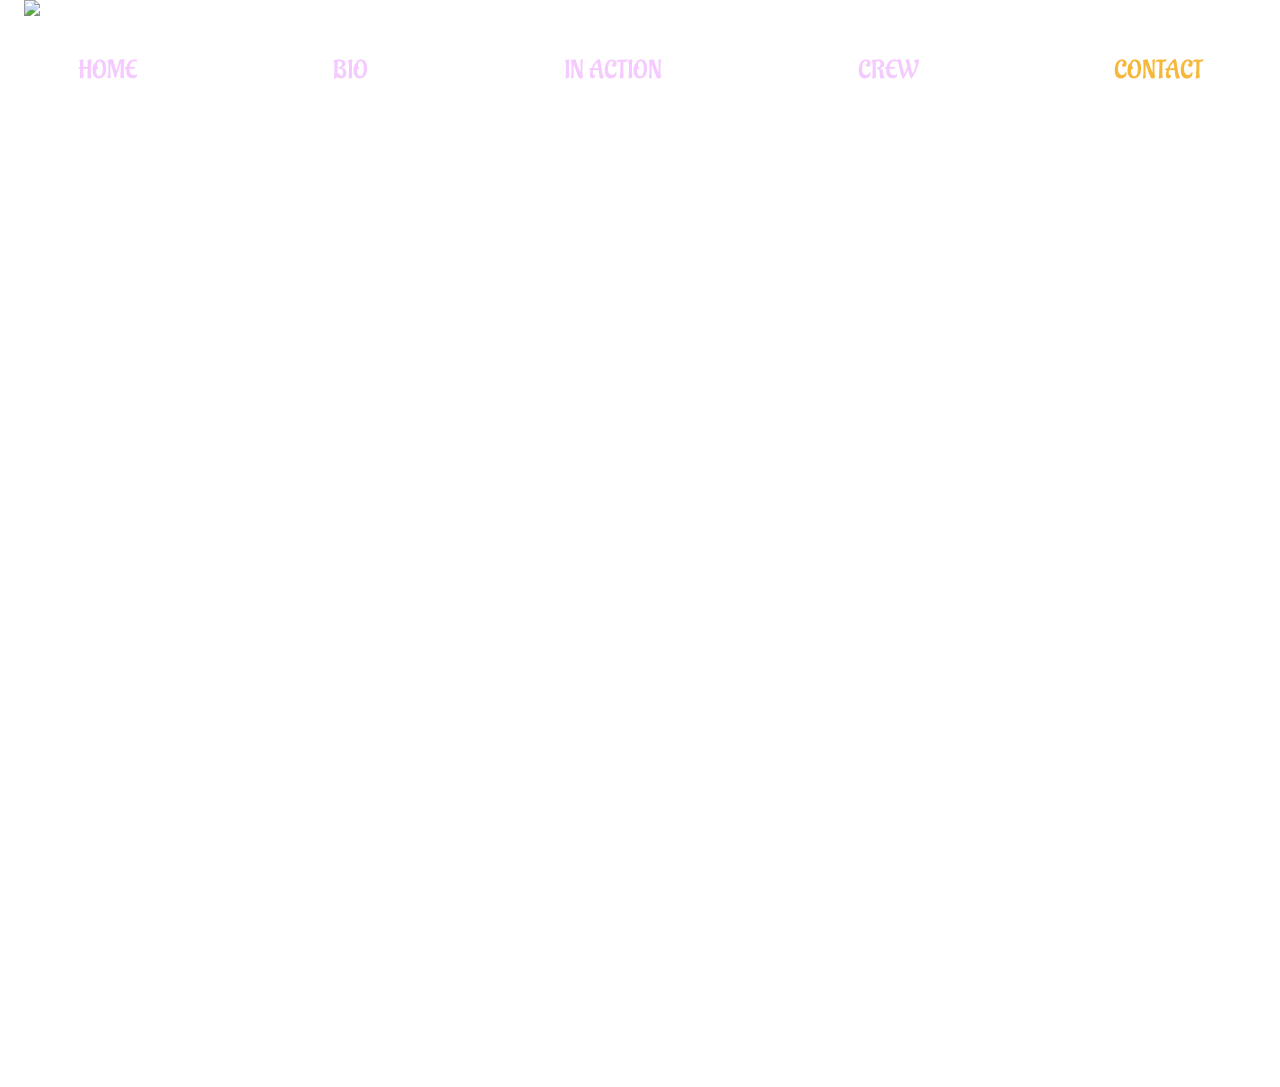
==== index.html @ dd04907f "Add files via upload" ====
<!DOCTYPE html>
<html lang="">

<head>
    <meta charset="UTF-8">
    <meta name="viewport" content="width=device-width, initial-scale=1.0">
    <meta name="generator" content="Silex v3.6.4">
    <link rel="stylesheet" href="/css/index-8aef3ec297667c9fef89145c834cfb1e2416f6bca6c90eaf388c9e5b5e282f4a.css" />

    <!-- MODEL VIEWER -->
    <script type="module" src="https://unpkg.com/@google/model-viewer/dist/model-viewer.min.js"></script>

    <link href="https://fonts.googleapis.com" rel="preconnect">
    <link href="https://fonts.googleapis.com/css2" rel="preconnect" crossorigin>
    <link href="https://fonts.googleapis.com/css2?family=Acme&display=swap" rel="stylesheet">
    <link href="https://fonts.googleapis.com/css2?family=Aguafina+Script&display=swap" rel="stylesheet">
    <link href="https://fonts.googleapis.com/css2?family=Agu+Display&display=swap" rel="stylesheet">
    <link href="https://fonts.googleapis.com/css2?family=Aladin&display=swap" rel="stylesheet">
</head>

<body id="ij2u">

    <HEADER id="i4ne">
        <img id="if11u" src="/assets/logo2.png" />
        <NAV id="i2pj">
            <a href="./index.html" id="itkk">HOME</a>
            <a href="./bio.html" id="i6gh">BIO</a>
            <a href="./action.html" id="imsy9">IN ACTION</a>
            <a href="./crew.html" id="ikcke">CREW</a>
            <a href="./contact.html" id="i1foi">CONTACT</a>
        </NAV>
    </HEADER>

    <div id="izkbu">
        <div id="in06f">"The Só Must Go On"</div>
    </div>

    <div class="model-section">
        <model-viewer 
            src="assets/model.glb"
            camera-controls
            auto-rotate
            disable-zoom
            shadow-intensity="1"
            exposure="1"
            environment-image="neutral"
            style="background: transparent;">
        </model-viewer>
    </div>

 <!-- POWERED BY SECTION -->
    <section id="powered">
        <div id="powered-wrap">
            <div id="powered-text">Powered by</div>
            <a href="https://www.facebook.com/zsirkulipintyo" target="_blank" rel="noopener">
            <img id="powered-logo" src="/assets/powered.png" />
</a>
        </div>
    </section>

<script>
document.querySelectorAll('#i2pj a').forEach(link=>{
  link.addEventListener('click', e=>{
    e.preventDefault();
    link.classList.add('active');
    setTimeout(()=>window.location=link.href, 300);
  });
});
</script>

</body>
</html>
---- css/index-8aef3ec297667c9fef89145c834cfb1e2416f6bca6c90eaf388c9e5b5e282f4a.css ----
* {
    box-sizing: border-box;
    -webkit-tap-highlight-color: transparent;

}

body {
    margin: 0;
}

/* stabil mobil viewport */
html, body {
    height: 100%;
    overflow-x: hidden;
}

/* HEADER */
#i4ne {
    display: flex;
    align-items: center;
    justify-content: space-between;
    font-family: Times New Roman, Times, serif;

    position: fixed;
    inset: 0 0 auto 0;

    width: 100%;
    z-index: 1000;

    padding: 0 clamp(8px, 2vw, 24px);
    background: rgba(0,0,0,0);
}

/* LOGO */
#if11u {
    height: clamp(90px, 11vw, 200px);
    width: auto;
}

/* NAV */
#i2pj {
    display: flex;
    align-items: center;
    justify-content: space-between;

    flex: 1;
    margin-left: clamp(10px, 2vw, 40px);

    font-family: "Aladin", display;
}

/* MENU ITEMS */
#itkk,
#i6gh,
#imsy9,
#ikcke,
#i1foi {
    font-size: clamp(14px, 2vw, 36px);
    padding: clamp(2px, 0.6vw, 8px) clamp(4px, 1vw, 15px);
    white-space: nowrap;
    align-self: center;

    transition: all 0.3s ease;
}

/* jobb headroom */
#i1foi {
    margin-right: clamp(16px, 4vw, 40px);
}

/* NAV LINKS RESET */
#i2pj a {
    text-decoration: none;
}

/* DEFAULT MENU COLOR */
#itkk,
#i6gh,
#imsy9,
#ikcke {
    color: #f5caff;
}

/* CONTACT SPECIAL */
#i1foi,
#i1foi:link,
#i1foi:visited,
#i1foi:active {
    color: #f6b83a;
    border-radius: 25px 25px 25px 4px;
}

/* HERO */
#izkbu {
    background-image: url("../assets/pentek_kisret_km-14.jpg");
    background-position: center;
    background-repeat: no-repeat;
    background-size: cover;

    min-height: 100dvh;
    width: 100%;

    display: flex;
    justify-content: center;
    align-items: flex-start;

    position: relative;
}

/* desktop hover */
#itkk:hover,
#i6gh:hover,
#imsy9:hover,
#ikcke:hover {
    color: #f6b83a;
}

/* mobile tap animation */
#itkk:active,
#i6gh:active,
#imsy9:active,
#ikcke:active {
    color: #f6b83a;
    transition: color 0.25s ease;
}

/* CONTACT */
#i1foi:hover {
    background-color: #f6b83a;
    box-shadow: 0 0 50px 8px rgba(255, 214, 131, 0.53);
    color: #6a415d;
}

#i1foi:active {
    background-color: #f6b83a;
    box-shadow: 0 0 50px 8px rgba(255, 214, 131, 0.53);
    color: #6a415d;
    transition: all 0.25s ease;
}

#i1foi:hover {
    background-color: #f6b83a;
    border-radius: 25px 25px 25px 4px;
    box-shadow: 0 0 50px 8px rgba(255, 214, 131, 0.53);
    color: #6a415d;
    outline: 2px solid rgba(255, 236, 197, 0.76);
    transition: all 0.3s ease-in-out;
}

/* MOTTO */
#in06f {
    position: sticky;
    top: clamp(90px, 11vw, 200px);

    display: flex;
    justify-content: center;
    align-items: center;
    text-align: center;

    font-family: "Aladin", display;
    color: #ffffff;

    font-size: clamp(28px, 6vw, 62px);

    padding: clamp(4px, 1.5vw, 8px) clamp(70px, 10vw, 100px);

    margin: 0 auto;
    margin-top: clamp(250px, 18vh, 500px);

    border-radius: 10px;
    box-shadow: 32px -2px 119px 0px rgb(255, 255, 255);

    z-index: 1;
}

/* scrollbar elrejtés */
.carousel-track::-webkit-scrollbar {
  display: none;
}

.model-section {
  position: absolute;
  inset: 0;

  width: 100%;
  height: 100%;

  pointer-events: none;
  z-index: 2;

  overflow: hidden; /* EZ a fontos */
}

model-viewer {
  position: absolute;
  top: 60%;   /* volt 65 vagy 80 */
  left: 50%;
  transform: translate(-50%, -50%);

  width: clamp(100px, 60vw, 300px);
  height: clamp(100px, 60vh, 300px);

  background: transparent;

  opacity: 0;
  animation: fadeInModel 2.5s ease-out forwards;

  pointer-events: auto;
  touch-action: pan-y;
}

@keyframes fadeInModel {
  from {
    opacity: 0;
    transform: translate(-50%, -40%);
  }
  to {
    opacity: 1;
    transform: translate(-50%, -50%);
  }
}

#powered {
    width: 100%;
    background: #000;

    display: flex;
    justify-content: center;
    align-items: center;

    padding: clamp(30px, 6vh, 70px) 20px;
}

#powered-wrap {
    display: flex;
    align-items: center;
    gap: clamp(16px, 4vw, 40px);

    flex-wrap: wrap;
    justify-content: center;
}

#powered-text {
    font-family: "Aladin", display;
    color: white;

    font-size: clamp(28px, 5vw, 64px);
}

#powered-logo {
    height: clamp(40px, 6vw, 80px);
    width: auto;
}
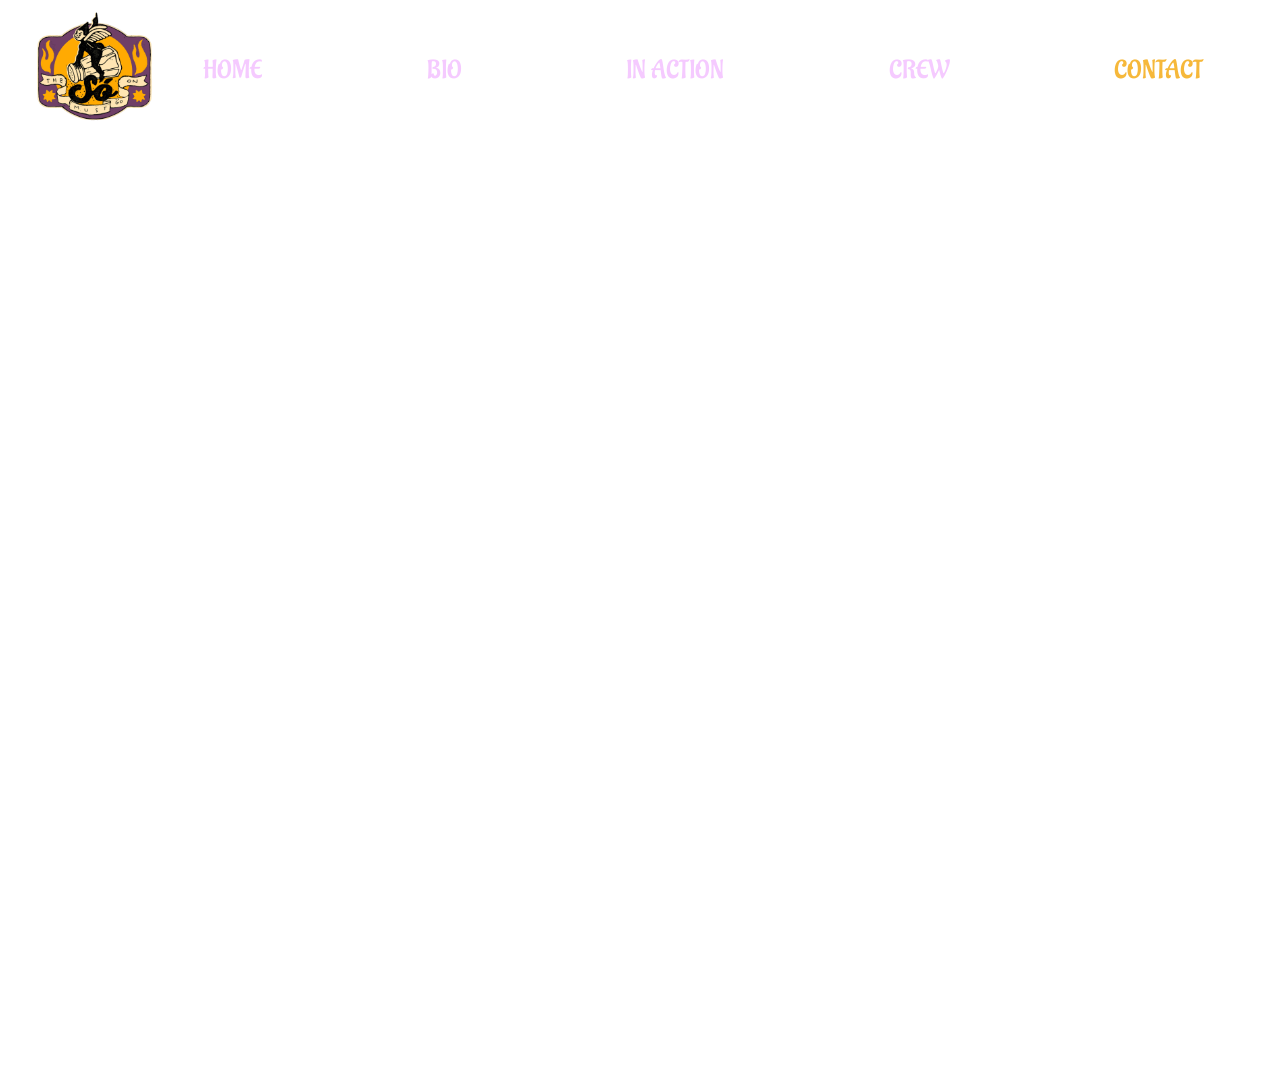
==== commit 9175f9ae: "Update index.html" ====
--- a/index.html
+++ b/index.html
@@ -5,7 +5,9 @@
     <meta charset="UTF-8">
     <meta name="viewport" content="width=device-width, initial-scale=1.0">
     <meta name="generator" content="Silex v3.6.4">
-    <link rel="stylesheet" href="/css/index-8aef3ec297667c9fef89145c834cfb1e2416f6bca6c90eaf388c9e5b5e282f4a.css" />
+
+    <!-- FIXED CSS PATH -->
+    <link rel="stylesheet" href="css/index-8aef3ec297667c9fef89145c834cfb1e2416f6bca6c90eaf388c9e5b5e282f4a.css" />
 
     <!-- MODEL VIEWER -->
     <script type="module" src="https://unpkg.com/@google/model-viewer/dist/model-viewer.min.js"></script>
@@ -21,7 +23,9 @@
 <body id="ij2u">
 
     <HEADER id="i4ne">
-        <img id="if11u" src="/assets/logo2.png" />
+        <!-- FIXED -->
+        <img id="if11u" src="assets/logo2.png" />
+
         <NAV id="i2pj">
             <a href="./index.html" id="itkk">HOME</a>
             <a href="./bio.html" id="i6gh">BIO</a>
@@ -48,13 +52,14 @@
         </model-viewer>
     </div>
 
- <!-- POWERED BY SECTION -->
+    <!-- POWERED BY SECTION -->
     <section id="powered">
         <div id="powered-wrap">
             <div id="powered-text">Powered by</div>
             <a href="https://www.facebook.com/zsirkulipintyo" target="_blank" rel="noopener">
-            <img id="powered-logo" src="/assets/powered.png" />
-</a>
+                <!-- FIXED -->
+                <img id="powered-logo" src="assets/powered.png" />
+            </a>
         </div>
     </section>
 
@@ -69,4 +74,4 @@
 </script>
 
 </body>
-</html>+</html>
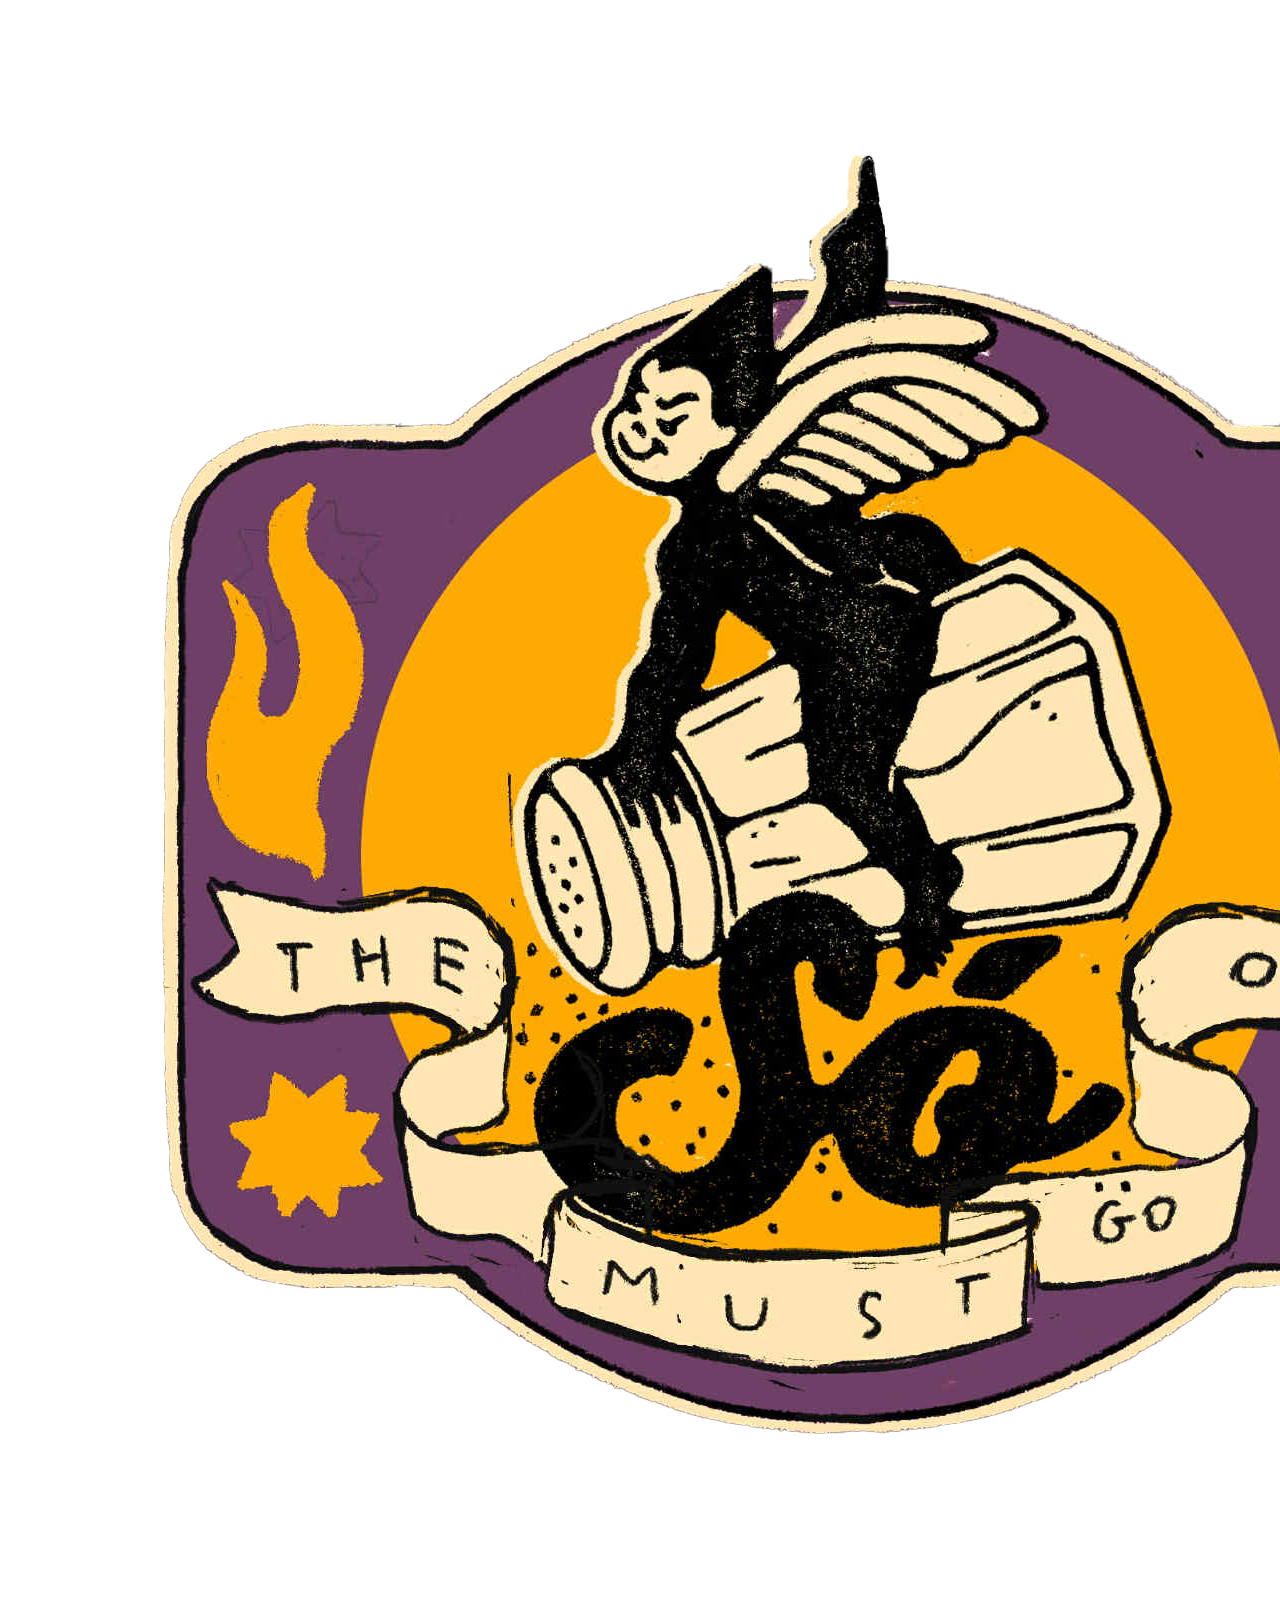
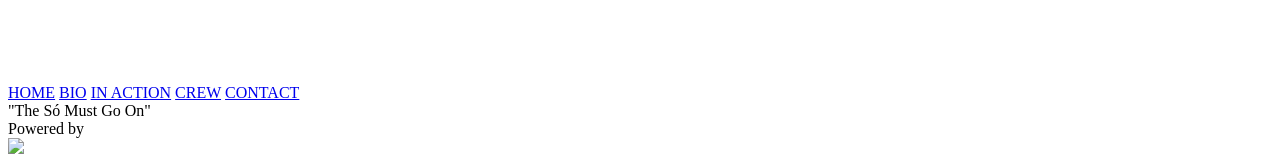
==== commit 340e929b: "Update index.html" ====
--- a/index.html
+++ b/index.html
@@ -1,75 +1,77 @@
 <!DOCTYPE html>
-<html lang="">
+<html lang="hu">
 
 <head>
-    <meta charset="UTF-8">
-    <meta name="viewport" content="width=device-width, initial-scale=1.0">
-    <meta name="generator" content="Silex v3.6.4">
+<meta charset="UTF-8">
+<meta name="viewport" content="width=device-width, initial-scale=1.0">
 
-    <!-- FIXED CSS PATH -->
-    <link rel="stylesheet" href="css/index-8aef3ec297667c9fef89145c834cfb1e2416f6bca6c90eaf388c9e5b5e282f4a.css" />
+<link rel="stylesheet" href="css/index.css" />
 
-    <!-- MODEL VIEWER -->
-    <script type="module" src="https://unpkg.com/@google/model-viewer/dist/model-viewer.min.js"></script>
+<script type="module" src="https://unpkg.com/@google/model-viewer/dist/model-viewer.min.js"></script>
 
-    <link href="https://fonts.googleapis.com" rel="preconnect">
-    <link href="https://fonts.googleapis.com/css2" rel="preconnect" crossorigin>
-    <link href="https://fonts.googleapis.com/css2?family=Acme&display=swap" rel="stylesheet">
-    <link href="https://fonts.googleapis.com/css2?family=Aguafina+Script&display=swap" rel="stylesheet">
-    <link href="https://fonts.googleapis.com/css2?family=Agu+Display&display=swap" rel="stylesheet">
-    <link href="https://fonts.googleapis.com/css2?family=Aladin&display=swap" rel="stylesheet">
+<link href="https://fonts.googleapis.com" rel="preconnect">
+<link href="https://fonts.googleapis.com/css2" rel="preconnect" crossorigin>
+<link href="https://fonts.googleapis.com/css2?family=Acme&display=swap" rel="stylesheet">
+<link href="https://fonts.googleapis.com/css2?family=Aguafina+Script&display=swap" rel="stylesheet">
+<link href="https://fonts.googleapis.com/css2?family=Agu+Display&display=swap" rel="stylesheet">
+<link href="https://fonts.googleapis.com/css2?family=Aladin&display=swap" rel="stylesheet">
 </head>
 
-<body id="ij2u">
+<body>
 
-    <HEADER id="i4ne">
-        <!-- FIXED -->
-        <img id="if11u" src="assets/logo2.png" />
+<header id="i4ne">
+<img id="if11u" src="assets/logo2.png" />
 
-        <NAV id="i2pj">
-            <a href="./index.html" id="itkk">HOME</a>
-            <a href="./bio.html" id="i6gh">BIO</a>
-            <a href="./action.html" id="imsy9">IN ACTION</a>
-            <a href="./crew.html" id="ikcke">CREW</a>
-            <a href="./contact.html" id="i1foi">CONTACT</a>
-        </NAV>
-    </HEADER>
+<nav id="i2pj">
+<a href="index.html" id="itkk">HOME</a>
+<a href="bio.html" id="i6gh">BIO</a>
+<a href="action.html" id="imsy9">IN ACTION</a>
+<a href="crew.html" id="ikcke">CREW</a>
+<a href="contact.html" id="i1foi">CONTACT</a>
+</nav>
+</header>
 
-    <div id="izkbu">
-        <div id="in06f">"The Só Must Go On"</div>
-    </div>
+<div id="izkbu">
+<div id="in06f">"The Só Must Go On"</div>
+</div>
 
-    <div class="model-section">
-        <model-viewer 
-            src="assets/model.glb"
-            camera-controls
-            auto-rotate
-            disable-zoom
-            shadow-intensity="1"
-            exposure="1"
-            environment-image="neutral"
-            style="background: transparent;">
-        </model-viewer>
-    </div>
+<div class="model-section">
+<model-viewer 
+src="assets/model.glb"
+camera-controls
+auto-rotate
+disable-zoom
+shadow-intensity="1"
+exposure="1"
+environment-image="neutral"
+style="background: transparent;">
+</model-viewer>
+</div>
 
-    <!-- POWERED BY SECTION -->
-    <section id="powered">
-        <div id="powered-wrap">
-            <div id="powered-text">Powered by</div>
-            <a href="https://www.facebook.com/zsirkulipintyo" target="_blank" rel="noopener">
-                <!-- FIXED -->
-                <img id="powered-logo" src="assets/powered.png" />
-            </a>
-        </div>
-    </section>
+<section id="powered">
+<div id="powered-wrap">
+<div id="powered-text">Powered by</div>
+
+<a href="https://www.facebook.com/zsirkulipintyo" target="_blank">
+<img id="powered-logo" src="assets/powered.png" />
+</a>
+
+</div>
+</section>
 
 <script>
 document.querySelectorAll('#i2pj a').forEach(link=>{
-  link.addEventListener('click', e=>{
-    e.preventDefault();
-    link.classList.add('active');
-    setTimeout(()=>window.location=link.href, 300);
-  });
+link.addEventListener('click', e=>{
+e.preventDefault();
+link.classList.add('active');
+setTimeout(()=>window.location=link.href,300);
+});
+});
+</script>
+
+<script>
+window.addEventListener("load",()=>{
+document.getElementById("izkbu").classList.add("loaded");
 });
 </script>
 
